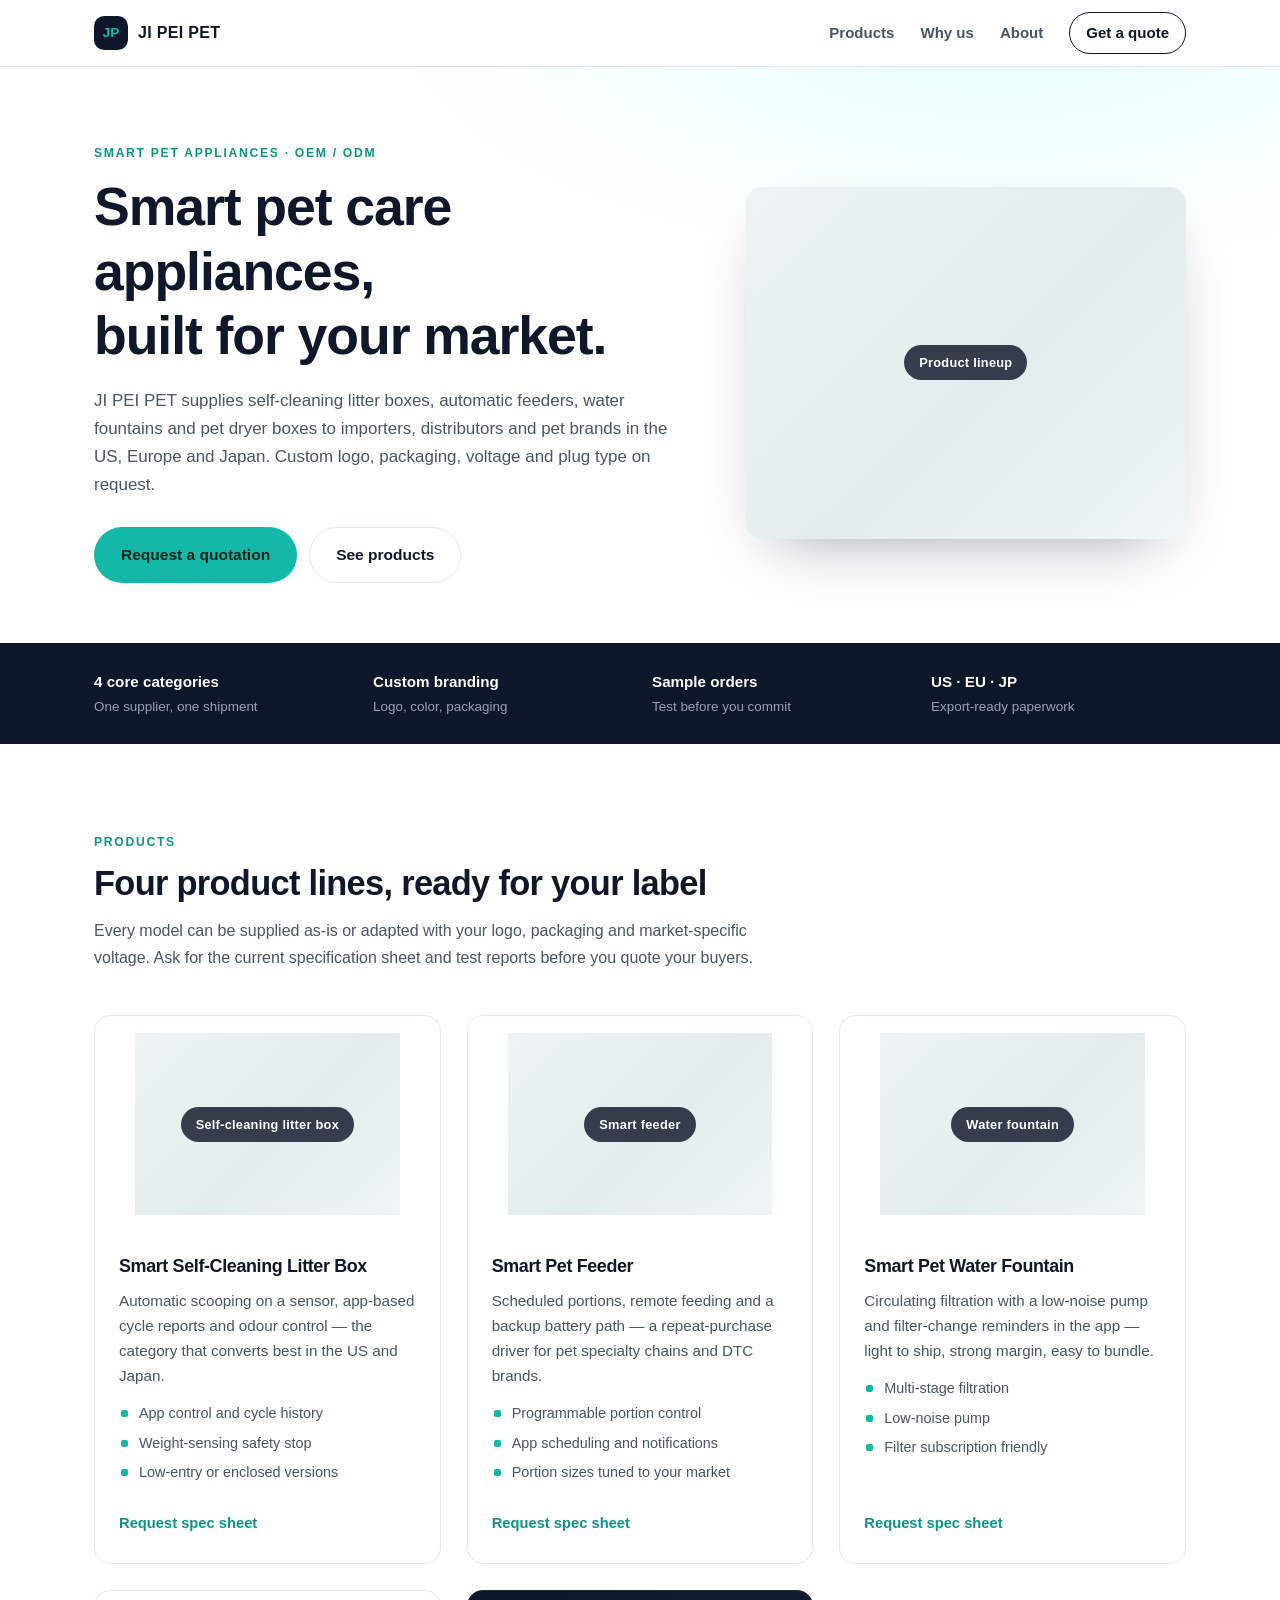
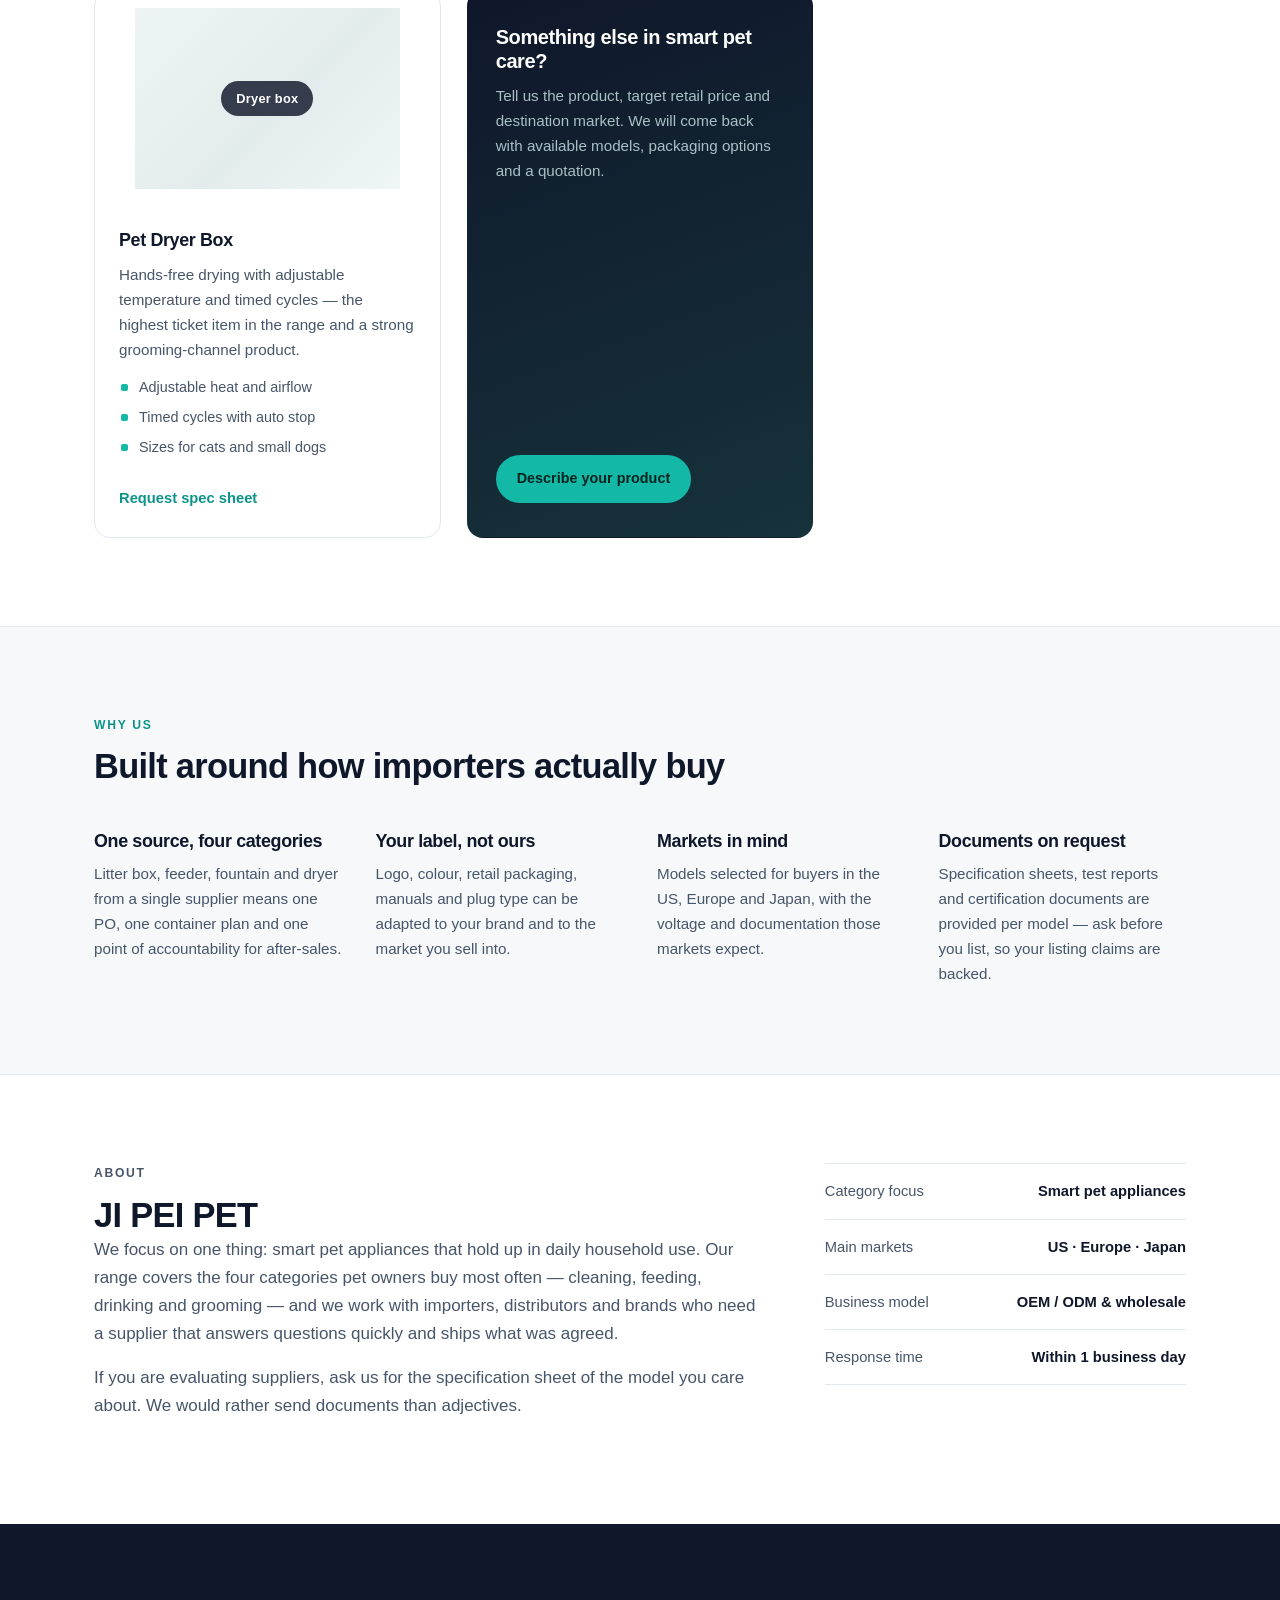
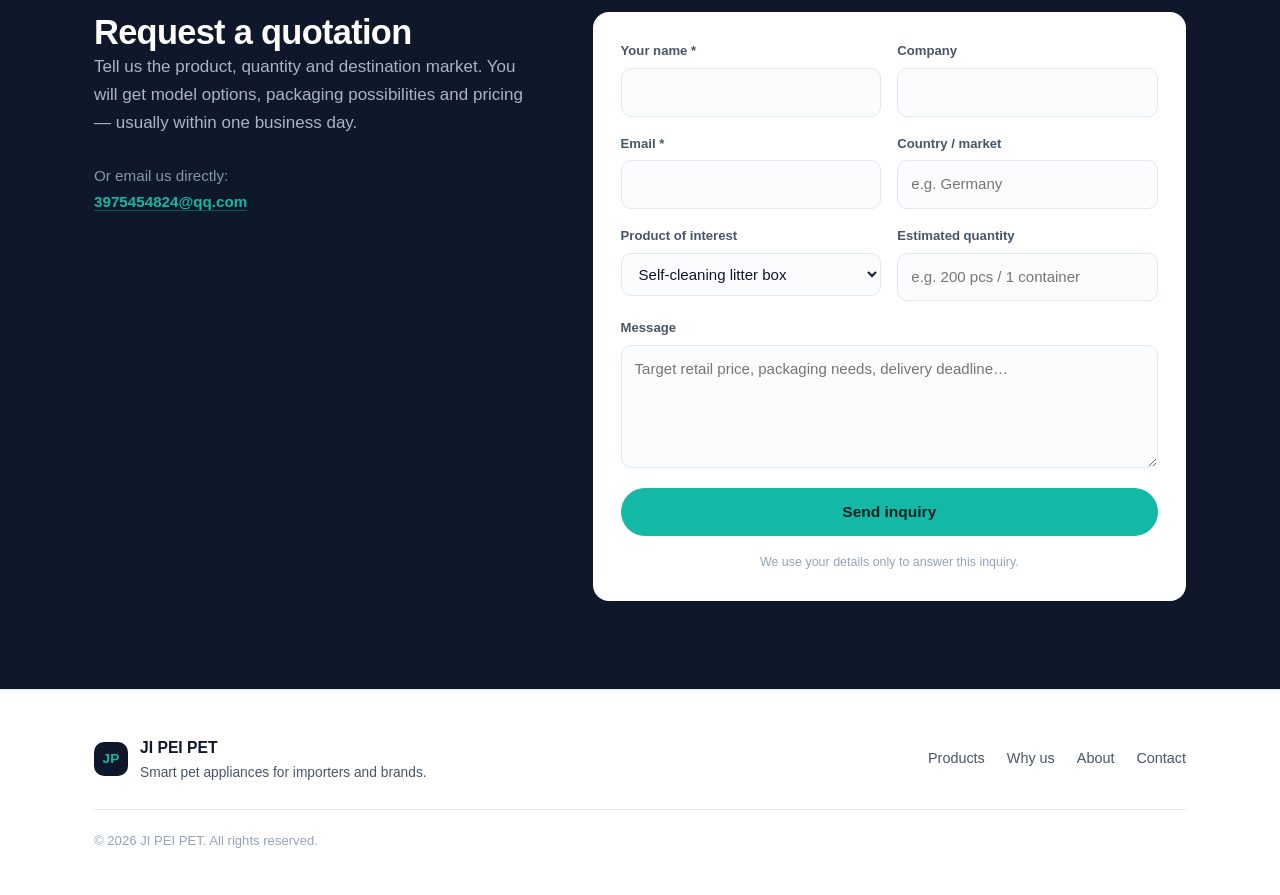
==== index.html @ 0a9987cb "Add files via upload" ====
<!DOCTYPE html>
<html lang="en">
<head>
<meta charset="utf-8">
<meta name="viewport" content="width=device-width, initial-scale=1">
<title>JI PEI PET | Smart Pet Appliances — Litter Boxes, Feeders, Fountains &amp; Dryers</title>
<meta name="description" content="JI PEI PET supplies smart pet appliances to importers and brands in the US, Europe and Japan: self-cleaning litter boxes, smart feeders, pet water fountains and pet dryer boxes. Custom logo, packaging and voltage on request.">
<link rel="canonical" href="https://jipeipet.github.io/">
<meta name="robots" content="index,follow">

<!-- Open Graph / social preview -->
<meta property="og:type" content="website">
<meta property="og:site_name" content="JI PEI PET">
<meta property="og:title" content="JI PEI PET | Smart Pet Appliances Supplier">
<meta property="og:description" content="Self-cleaning litter boxes, smart feeders, water fountains and dryer boxes for importers, distributors and brands.">
<meta property="og:url" content="https://jipeipet.github.io/">
<meta property="og:image" content="https://jipeipet.github.io/assets/og-cover.jpg">
<meta name="twitter:card" content="summary_large_image">

<link rel="icon" href="data:image/svg+xml,<svg xmlns='http://www.w3.org/2000/svg' viewBox='0 0 100 100'><rect width='100' height='100' rx='22' fill='%230f172a'/><text x='50' y='68' font-size='46' font-family='Helvetica,Arial' font-weight='bold' text-anchor='middle' fill='%2314b8a6'>JP</text></svg>">
<link rel="stylesheet" href="styles.css">

<script type="application/ld+json">
{
  "@context": "https://schema.org",
  "@type": "Organization",
  "name": "JI PEI PET",
  "url": "https://jipeipet.github.io/",
  "email": "3975454824@qq.com",
  "description": "Supplier of smart pet appliances: self-cleaning litter boxes, smart pet feeders, pet water fountains and pet dryer boxes.",
  "areaServed": ["US", "GB", "DE", "FR", "IT", "ES", "JP"],
  "knowsAbout": ["smart pet appliances", "self-cleaning litter box", "automatic pet feeder", "pet water fountain", "pet dryer box"]
}
</script>
</head>
<body>

<header class="site-header">
  <div class="wrap header-inner">
    <a class="brand" href="#top">
      <span class="brand-mark">JP</span>
      <span class="brand-text">JI PEI PET</span>
    </a>
    <nav class="nav">
      <a href="#products">Products</a>
      <a href="#why">Why us</a>
      <a href="#about">About</a>
      <a href="#contact" class="nav-cta">Get a quote</a>
    </nav>
  </div>
</header>

<main id="top">

  <!-- HERO -->
  <section class="hero">
    <div class="wrap hero-inner">
      <div class="hero-copy">
        <p class="eyebrow">Smart pet appliances · OEM / ODM</p>
        <h1>Smart pet care appliances,<br>built for your market.</h1>
        <p class="lead">
          JI PEI PET supplies self-cleaning litter boxes, automatic feeders, water fountains
          and pet dryer boxes to importers, distributors and pet brands in the US, Europe and Japan.
          Custom logo, packaging, voltage and plug type on request.
        </p>
        <div class="hero-actions">
          <a class="btn btn-primary" href="#contact">Request a quotation</a>
          <a class="btn btn-ghost" href="#products">See products</a>
        </div>
      </div>
      <div class="hero-media shot" aria-hidden="true">
        <img src="assets/hero.jpg" alt="Smart pet appliance lineup" onerror="this.closest('.shot').classList.add('noimg');this.remove()">
        <span class="shot-tag">Product lineup</span>
      </div>
    </div>
  </section>

  <!-- TRUST STRIP -->
  <section class="strip">
    <div class="wrap strip-inner">
      <div class="strip-item"><strong>4 core categories</strong><span>One supplier, one shipment</span></div>
      <div class="strip-item"><strong>Custom branding</strong><span>Logo, color, packaging</span></div>
      <div class="strip-item"><strong>Sample orders</strong><span>Test before you commit</span></div>
      <div class="strip-item"><strong>US · EU · JP</strong><span>Export-ready paperwork</span></div>
    </div>
  </section>

  <!-- PRODUCTS -->
  <section id="products" class="section">
    <div class="wrap">
      <header class="section-head">
        <p class="eyebrow">Products</p>
        <h2>Four product lines, ready for your label</h2>
        <p class="section-sub">
          Every model can be supplied as-is or adapted with your logo, packaging and market-specific
          voltage. Ask for the current specification sheet and test reports before you quote your buyers.
        </p>
      </header>

      <div class="grid">
        <article class="card">
          <figure class="shot">
            <img src="assets/litter-box.jpg" alt="Smart self-cleaning litter box" loading="lazy" onerror="this.closest('.shot').classList.add('noimg');this.remove()">
            <span class="shot-tag">Self-cleaning litter box</span>
          </figure>
          <div class="card-body">
            <h3>Smart Self-Cleaning Litter Box</h3>
            <p>Automatic scooping on a sensor, app-based cycle reports and odour control — the
              category that converts best in the US and Japan.</p>
            <ul class="ticks">
              <li>App control and cycle history</li>
              <li>Weight-sensing safety stop</li>
              <li>Low-entry or enclosed versions</li>
            </ul>
            <a class="card-link" href="#contact">Request spec sheet</a>
          </div>
        </article>

        <article class="card">
          <figure class="shot">
            <img src="assets/feeder.jpg" alt="Smart automatic pet feeder" loading="lazy" onerror="this.closest('.shot').classList.add('noimg');this.remove()">
            <span class="shot-tag">Smart feeder</span>
          </figure>
          <div class="card-body">
            <h3>Smart Pet Feeder</h3>
            <p>Scheduled portions, remote feeding and a backup battery path — a repeat-purchase
              driver for pet specialty chains and DTC brands.</p>
            <ul class="ticks">
              <li>Programmable portion control</li>
              <li>App scheduling and notifications</li>
              <li>Portion sizes tuned to your market</li>
            </ul>
            <a class="card-link" href="#contact">Request spec sheet</a>
          </div>
        </article>

        <article class="card">
          <figure class="shot">
            <img src="assets/fountain.jpg" alt="Smart pet water fountain" loading="lazy" onerror="this.closest('.shot').classList.add('noimg');this.remove()">
            <span class="shot-tag">Water fountain</span>
          </figure>
          <div class="card-body">
            <h3>Smart Pet Water Fountain</h3>
            <p>Circulating filtration with a low-noise pump and filter-change reminders in the app —
              light to ship, strong margin, easy to bundle.</p>
            <ul class="ticks">
              <li>Multi-stage filtration</li>
              <li>Low-noise pump</li>
              <li>Filter subscription friendly</li>
            </ul>
            <a class="card-link" href="#contact">Request spec sheet</a>
          </div>
        </article>

        <article class="card">
          <figure class="shot">
            <img src="assets/dryer.jpg" alt="Pet dryer box" loading="lazy" onerror="this.closest('.shot').classList.add('noimg');this.remove()">
            <span class="shot-tag">Dryer box</span>
          </figure>
          <div class="card-body">
            <h3>Pet Dryer Box</h3>
            <p>Hands-free drying with adjustable temperature and timed cycles — the highest
              ticket item in the range and a strong grooming-channel product.</p>
            <ul class="ticks">
              <li>Adjustable heat and airflow</li>
              <li>Timed cycles with auto stop</li>
              <li>Sizes for cats and small dogs</li>
            </ul>
            <a class="card-link" href="#contact">Request spec sheet</a>
          </div>
        </article>

        <article class="card card-oem">
          <div class="card-body">
            <h3>Something else in smart pet care?</h3>
            <p>Tell us the product, target retail price and destination market. We will come back
              with available models, packaging options and a quotation.</p>
            <a class="btn btn-primary btn-sm" href="#contact">Describe your product</a>
          </div>
        </article>
      </div>
    </div>
  </section>

  <!-- WHY US -->
  <section id="why" class="section section-alt">
    <div class="wrap">
      <header class="section-head">
        <p class="eyebrow">Why us</p>
        <h2>Built around how importers actually buy</h2>
      </header>
      <div class="cols">
        <div class="col">
          <h3>One source, four categories</h3>
          <p>Litter box, feeder, fountain and dryer from a single supplier means one PO, one
            container plan and one point of accountability for after-sales.</p>
        </div>
        <div class="col">
          <h3>Your label, not ours</h3>
          <p>Logo, colour, retail packaging, manuals and plug type can be adapted to your brand
            and to the market you sell into.</p>
        </div>
        <div class="col">
          <h3>Markets in mind</h3>
          <p>Models selected for buyers in the US, Europe and Japan, with the voltage and
            documentation those markets expect.</p>
        </div>
        <div class="col">
          <h3>Documents on request</h3>
          <p>Specification sheets, test reports and certification documents are provided per
            model — ask before you list, so your listing claims are backed.</p>
        </div>
      </div>
    </div>
  </section>

  <!-- ABOUT -->
  <section id="about" class="section">
    <div class="wrap about-inner">
      <div>
        <p class="eyebrow">About</p>
        <h2>JI PEI PET</h2>
        <p>
          We focus on one thing: smart pet appliances that hold up in daily household use.
          Our range covers the four categories pet owners buy most often — cleaning, feeding,
          drinking and grooming — and we work with importers, distributors and brands who need
          a supplier that answers questions quickly and ships what was agreed.
        </p>
        <p>
          If you are evaluating suppliers, ask us for the specification sheet of the model you
          care about. We would rather send documents than adjectives.
        </p>
      </div>
      <ul class="about-facts">
        <li><span>Category focus</span><strong>Smart pet appliances</strong></li>
        <li><span>Main markets</span><strong>US · Europe · Japan</strong></li>
        <li><span>Business model</span><strong>OEM / ODM &amp; wholesale</strong></li>
        <li><span>Response time</span><strong>Within 1 business day</strong></li>
      </ul>
    </div>
  </section>

  <!-- CONTACT -->
  <section id="contact" class="section section-dark">
    <div class="wrap contact-inner">
      <div class="contact-copy">
        <h2>Request a quotation</h2>
        <p>Tell us the product, quantity and destination market. You will get model options,
          packaging possibilities and pricing — usually within one business day.</p>
        <p class="contact-direct">
          Or email us directly:<br>
          <a href="mailto:3975454824@qq.com">3975454824@qq.com</a>
        </p>
      </div>

      <form class="quote-form" action="https://formsubmit.co/3975454824@qq.com" method="POST">
        <input type="hidden" name="_subject" value="New quote request from jipeipet website">
        <input type="hidden" name="_template" value="table">
        <input type="hidden" name="_captcha" value="false">
        <input type="hidden" name="_next" value="https://jipeipet.github.io/thanks.html">
        <input type="text" name="_honey" style="display:none" tabindex="-1" autocomplete="off">

        <div class="field">
          <label for="f-name">Your name *</label>
          <input id="f-name" name="name" required autocomplete="name">
        </div>
        <div class="field">
          <label for="f-company">Company</label>
          <input id="f-company" name="company" autocomplete="organization">
        </div>
        <div class="field">
          <label for="f-email">Email *</label>
          <input id="f-email" name="email" type="email" required autocomplete="email">
        </div>
        <div class="field">
          <label for="f-country">Country / market</label>
          <input id="f-country" name="country" placeholder="e.g. Germany">
        </div>
        <div class="field">
          <label for="f-product">Product of interest</label>
          <select id="f-product" name="product">
            <option>Self-cleaning litter box</option>
            <option>Smart pet feeder</option>
            <option>Pet water fountain</option>
            <option>Pet dryer box</option>
            <option>Other / multiple</option>
          </select>
        </div>
        <div class="field">
          <label for="f-qty">Estimated quantity</label>
          <input id="f-qty" name="quantity" placeholder="e.g. 200 pcs / 1 container">
        </div>
        <div class="field field-full">
          <label for="f-msg">Message</label>
          <textarea id="f-msg" name="message" rows="4" placeholder="Target retail price, packaging needs, delivery deadline…"></textarea>
        </div>
        <button class="btn btn-primary btn-full" type="submit">Send inquiry</button>
        <p class="form-note">We use your details only to answer this inquiry.</p>
      </form>
    </div>
  </section>

</main>

<footer class="site-footer">
  <div class="wrap footer-inner">
    <div class="footer-brand">
      <span class="brand-mark">JP</span>
      <div>
        <strong>JI PEI PET</strong>
        <p>Smart pet appliances for importers and brands.</p>
      </div>
    </div>
    <nav class="footer-nav">
      <a href="#products">Products</a>
      <a href="#why">Why us</a>
      <a href="#about">About</a>
      <a href="#contact">Contact</a>
    </nav>
    <p class="copy">© <span id="year">2026</span> JI PEI PET. All rights reserved.</p>
  </div>
</footer>

<script>
  document.getElementById('year').textContent = new Date().getFullYear();
</script>
</body>
</html>
---- styles.css ----
/* ============================================================
   JI PEI PET — site styles
   Single stylesheet, no external dependencies, no fonts to load.
   ============================================================ */

:root{
  --ink:#0f172a;
  --ink-soft:#475569;
  --line:#e2e8f0;
  --bg:#ffffff;
  --bg-soft:#f6f8fa;
  --accent:#14b8a6;
  --accent-dark:#0d9488;
  --radius:16px;
  --wrap:1140px;
}

*{box-sizing:border-box}

html{scroll-behavior:smooth}

body{
  margin:0;
  background:var(--bg);
  color:var(--ink);
  font-family:-apple-system,BlinkMacSystemFont,"Segoe UI",Roboto,"Helvetica Neue",Arial,"Noto Sans",sans-serif;
  font-size:17px;
  line-height:1.65;
  -webkit-font-smoothing:antialiased;
}

img{max-width:100%;display:block}

a{color:inherit;text-decoration:none}

h1,h2,h3{margin:0;line-height:1.2;letter-spacing:-0.02em}
h1{font-size:clamp(2rem,4.4vw,3.35rem);font-weight:800}
h2{font-size:clamp(1.5rem,2.8vw,2.15rem);font-weight:750}
h3{font-size:1.12rem;font-weight:700}

p{margin:0 0 1rem}

.wrap{width:100%;max-width:var(--wrap);margin:0 auto;padding:0 24px}

.eyebrow{
  font-size:.76rem;
  font-weight:700;
  letter-spacing:.14em;
  text-transform:uppercase;
  color:var(--accent-dark);
  margin:0 0 .7rem;
}

/* ---------- header ---------- */

.site-header{
  position:sticky;top:0;z-index:50;
  background:rgba(255,255,255,.88);
  backdrop-filter:saturate(180%) blur(12px);
  border-bottom:1px solid var(--line);
}
.header-inner{display:flex;align-items:center;justify-content:space-between;height:66px}

.brand{display:flex;align-items:center;gap:10px}
.brand-mark{
  display:grid;place-items:center;
  width:34px;height:34px;border-radius:10px;
  background:var(--ink);color:var(--accent);
  font-weight:800;font-size:.85rem;letter-spacing:.02em;
}
.brand-text{font-weight:800;letter-spacing:.02em;font-size:1rem}

.nav{display:flex;align-items:center;gap:26px;font-size:.94rem;font-weight:550}
.nav a{color:var(--ink-soft);transition:color .15s}
.nav a:hover{color:var(--ink)}
.nav-cta{
  color:var(--ink)!important;
  border:1.5px solid var(--ink);
  padding:8px 16px;border-radius:999px;
  font-weight:650;
}
.nav-cta:hover{background:var(--ink);color:#fff!important}

/* ---------- buttons ---------- */

.btn{
  display:inline-flex;align-items:center;justify-content:center;
  padding:14px 26px;border-radius:999px;
  font-weight:650;font-size:.97rem;
  border:1.5px solid transparent;
  cursor:pointer;transition:transform .15s,background .15s,color .15s,border-color .15s;
}
.btn:active{transform:translateY(1px)}
.btn-primary{background:var(--accent);color:#04231f}
.btn-primary:hover{background:var(--accent-dark);color:#fff}
.btn-ghost{border-color:var(--line);color:var(--ink)}
.btn-ghost:hover{border-color:var(--ink)}
.btn-sm{padding:11px 20px;font-size:.9rem}
.btn-full{width:100%}

/* ---------- hero ---------- */

.hero{padding:76px 0 60px;background:
  radial-gradient(900px 380px at 78% -10%,#e6fffb 0%,rgba(255,255,255,0) 70%),
  var(--bg);
}
.hero-inner{display:grid;grid-template-columns:1.15fr .85fr;gap:56px;align-items:center}

.hero h1{margin:0 0 20px}
.lead{font-size:1.06rem;color:var(--ink-soft);max-width:34em}

.hero-actions{display:flex;gap:12px;flex-wrap:wrap;margin-top:28px}

/* ---------- image placeholder slots ---------- */

.shot{
  position:relative;
  aspect-ratio:4/3;
  border-radius:var(--radius);
  overflow:hidden;
  background:
    linear-gradient(135deg,#eef4f4 0%,#e3ecec 55%,#eff6f5 100%);
  display:grid;place-items:center;
}
.shot img{
  position:absolute;inset:0;
  width:100%;height:100%;object-fit:cover;
}
.shot-tag{
  position:relative;z-index:1;
  padding:7px 15px;border-radius:999px;
  background:rgba(15,23,42,.82);color:#fff;
  font-size:.8rem;font-weight:600;letter-spacing:.02em;
  text-align:center;
}
.hero-media{aspect-ratio:5/4;box-shadow:0 24px 60px -30px rgba(15,23,42,.45)}

/* ---------- trust strip ---------- */

.strip{background:var(--ink);color:#fff}
.strip-inner{
  display:grid;grid-template-columns:repeat(4,1fr);gap:24px;
  padding:26px 24px;
}
.strip-item{display:flex;flex-direction:column;gap:2px}
.strip-item strong{font-size:.95rem;font-weight:700}
.strip-item span{font-size:.84rem;color:#94a3b8}

/* ---------- sections ---------- */

.section{padding:88px 0}
.section-alt{background:var(--bg-soft);border-top:1px solid var(--line);border-bottom:1px solid var(--line)}

.section-head{max-width:44rem;margin-bottom:44px}
.section-sub{color:var(--ink-soft);margin:14px 0 0;font-size:1rem}

/* ---------- product grid ---------- */

.grid{
  display:grid;
  grid-template-columns:repeat(auto-fit,minmax(290px,1fr));
  gap:26px;
}

.card{
  display:flex;flex-direction:column;
  background:var(--bg);
  border:1px solid var(--line);
  border-radius:var(--radius);
  overflow:hidden;
  transition:border-color .18s,box-shadow .18s,transform .18s;
}
.card:hover{
  border-color:#cbd5e1;
  box-shadow:0 18px 40px -28px rgba(15,23,42,.4);
  transform:translateY(-2px);
}
.card .shot{border-radius:0;aspect-ratio:16/11}
.card-body{padding:24px 24px 26px;display:flex;flex-direction:column;flex:1}
.card-body h3{margin-bottom:10px}
.card-body p{color:var(--ink-soft);font-size:.95rem;margin-bottom:14px}

.ticks{list-style:none;margin:0 0 20px;padding:0;font-size:.9rem;color:var(--ink-soft)}
.ticks li{position:relative;padding-left:20px;margin-bottom:6px}
.ticks li::before{
  content:"";position:absolute;left:2px;top:.55em;
  width:7px;height:7px;border-radius:2px;
  background:var(--accent);
}

.card-link{
  margin-top:auto;font-weight:650;font-size:.92rem;
  color:var(--accent-dark);
  border-bottom:1.5px solid transparent;
  align-self:flex-start;
}
.card-link:hover{border-bottom-color:var(--accent-dark)}

.card-oem{
  background:linear-gradient(160deg,#0f172a 0%,#16323a 100%);
  color:#fff;border-color:transparent;justify-content:center;
}
.card-oem h3{color:#fff;font-size:1.25rem}
.card-oem p{color:#a9c0c4}
.card-oem .card-body{padding:34px 28px}
.card-oem .btn{margin-top:auto;align-self:flex-start}

/* ---------- why us ---------- */

.cols{display:grid;grid-template-columns:repeat(auto-fit,minmax(240px,1fr));gap:34px}
.col h3{margin-bottom:8px}
.col p{color:var(--ink-soft);font-size:.95rem;margin:0}

/* ---------- about ---------- */

.about-inner{display:grid;grid-template-columns:1.3fr .7fr;gap:60px;align-items:start}
.about-inner p{color:var(--ink-soft)}

.about-facts{list-style:none;margin:0;padding:0;border-top:1px solid var(--line)}
.about-facts li{
  display:flex;justify-content:space-between;gap:16px;
  padding:15px 0;border-bottom:1px solid var(--line);
  font-size:.92rem;
}
.about-facts span{color:var(--ink-soft)}
.about-facts strong{font-weight:650;text-align:right}

/* ---------- contact ---------- */

.section-dark{background:var(--ink);color:#fff}
.section-dark .eyebrow{color:var(--accent)}
.contact-inner{display:grid;grid-template-columns:.85fr 1.15fr;gap:60px;align-items:start}
.contact-copy p{color:#a7b6c6}
.contact-direct{margin-top:26px;font-size:.95rem;color:#8496a9!important}
.contact-direct a{color:var(--accent);font-weight:650;border-bottom:1px solid rgba(20,184,166,.4)}
.contact-direct a:hover{border-bottom-color:var(--accent)}

.quote-form{
  background:#fff;color:var(--ink);
  border-radius:var(--radius);
  padding:28px;
  display:grid;grid-template-columns:1fr 1fr;gap:16px;
}
.field{display:flex;flex-direction:column;gap:6px}
.field-full{grid-column:1/-1}
.field label{font-size:.82rem;font-weight:650;color:var(--ink-soft)}
.field input,.field select,.field textarea{
  font:inherit;font-size:.94rem;
  padding:11px 13px;
  border:1px solid var(--line);border-radius:10px;
  background:#fbfcfd;color:var(--ink);
  width:100%;
}
.field textarea{resize:vertical;min-height:96px}
.field input:focus,.field select:focus,.field textarea:focus{
  outline:none;border-color:var(--accent);
  box-shadow:0 0 0 3px rgba(20,184,166,.16);
  background:#fff;
}
.quote-form .btn{grid-column:1/-1;margin-top:4px}
.form-note{grid-column:1/-1;margin:0;font-size:.78rem;color:#94a3b8;text-align:center}

/* ---------- footer ---------- */

.site-footer{border-top:1px solid var(--line);padding:44px 0}
.footer-inner{display:grid;grid-template-columns:1fr auto;gap:24px;align-items:center}
.footer-brand{display:flex;gap:12px;align-items:center}
.footer-brand strong{font-size:.98rem}
.footer-brand p{margin:0;font-size:.86rem;color:var(--ink-soft)}
.footer-nav{display:flex;gap:22px;font-size:.9rem;color:var(--ink-soft)}
.footer-nav a:hover{color:var(--ink)}
.copy{grid-column:1/-1;margin:0;font-size:.82rem;color:#94a3b8;border-top:1px solid var(--line);padding-top:20px}

/* ---------- simple inner page (thanks) ---------- */

.page-center{
  min-height:58vh;display:grid;place-items:center;text-align:center;
  padding:80px 24px;
}
.page-center h1{font-size:clamp(1.6rem,3vw,2.4rem);margin-bottom:14px}
.page-center p{color:var(--ink-soft);max-width:32em;margin:0 auto 26px}

/* ---------- responsive ---------- */

@media (max-width:900px){
  .hero{padding:56px 0 44px}
  .hero-inner,.about-inner,.contact-inner{grid-template-columns:1fr;gap:36px}
  .hero-media{order:-1;aspect-ratio:16/10}
  .strip-inner{grid-template-columns:1fr 1fr;gap:20px}
  .footer-inner{grid-template-columns:1fr}
  .section{padding:64px 0}
}

@media (max-width:620px){
  body{font-size:16px}
  .nav{gap:16px;font-size:.88rem}
  .nav a:not(.nav-cta){display:none}
  .quote-form{grid-template-columns:1fr;padding:22px}
  .about-facts li{flex-direction:column;gap:2px}
  .about-facts strong{text-align:left}
}
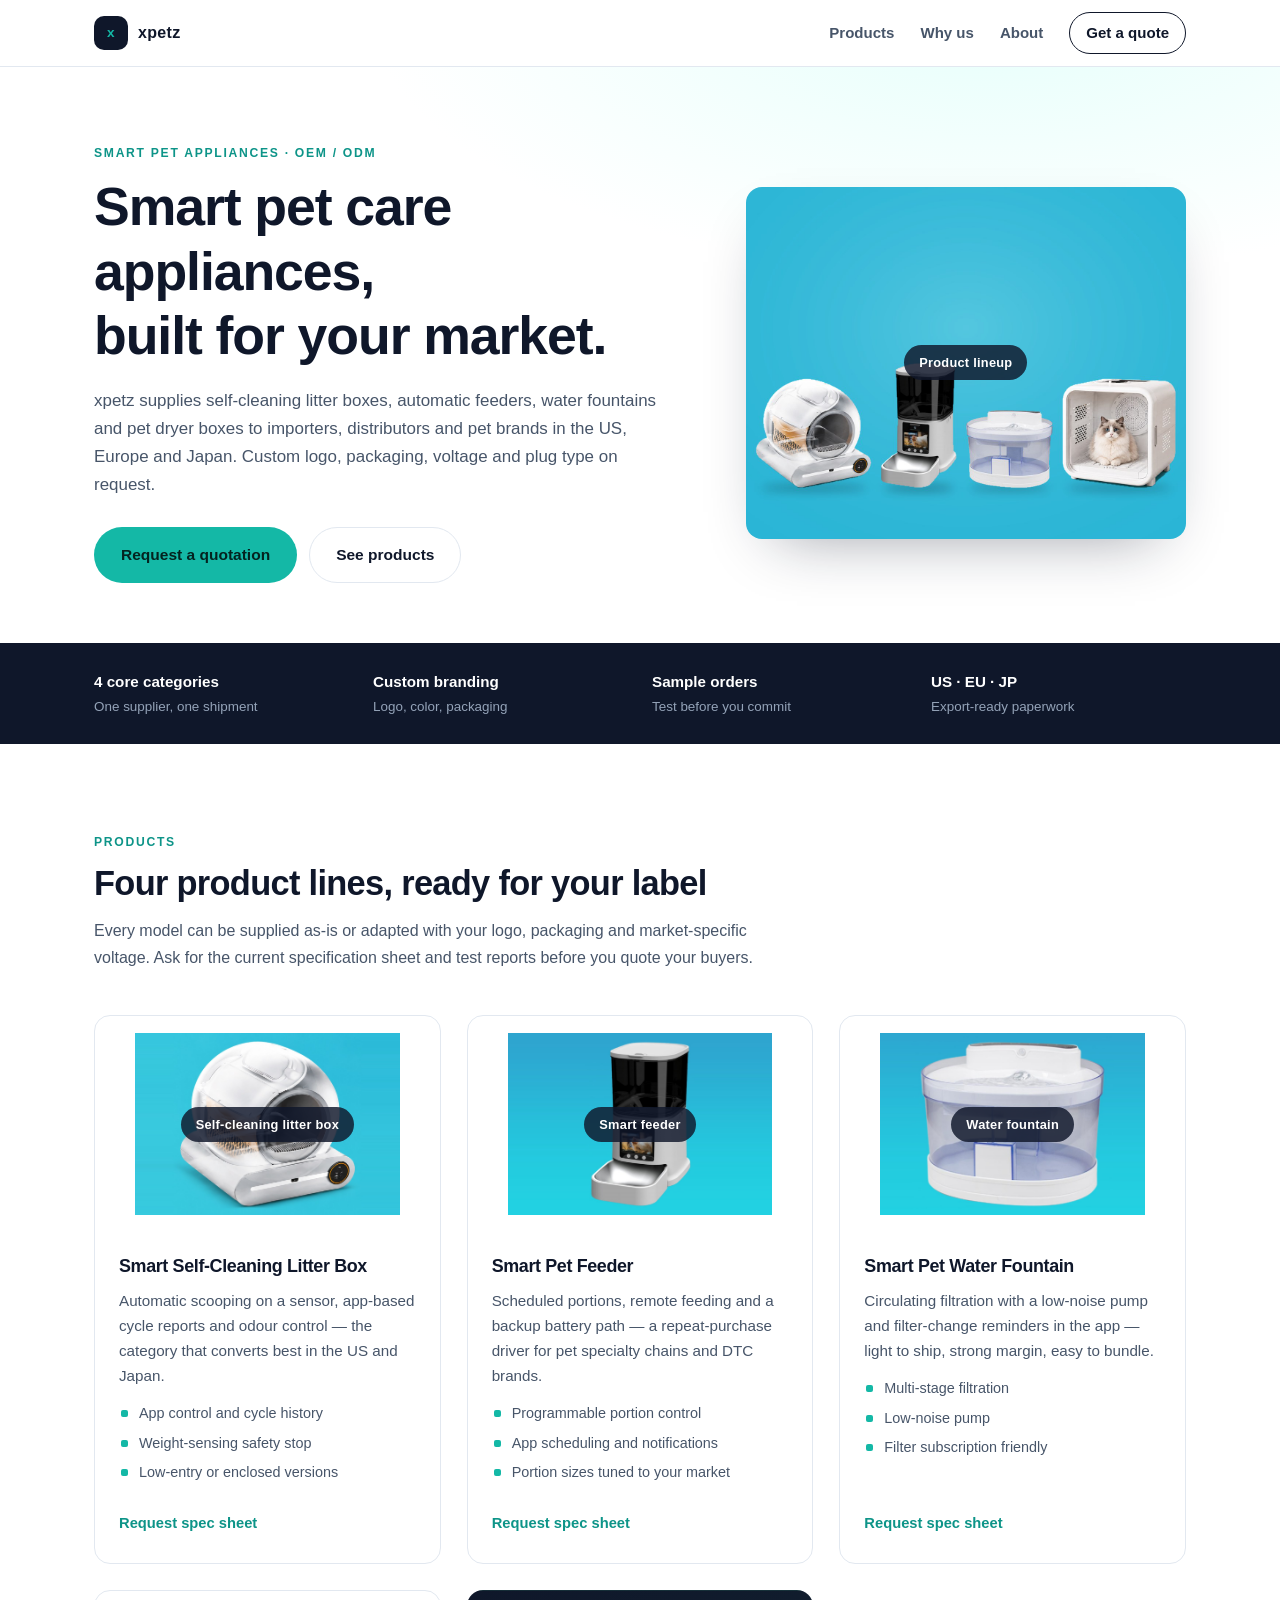
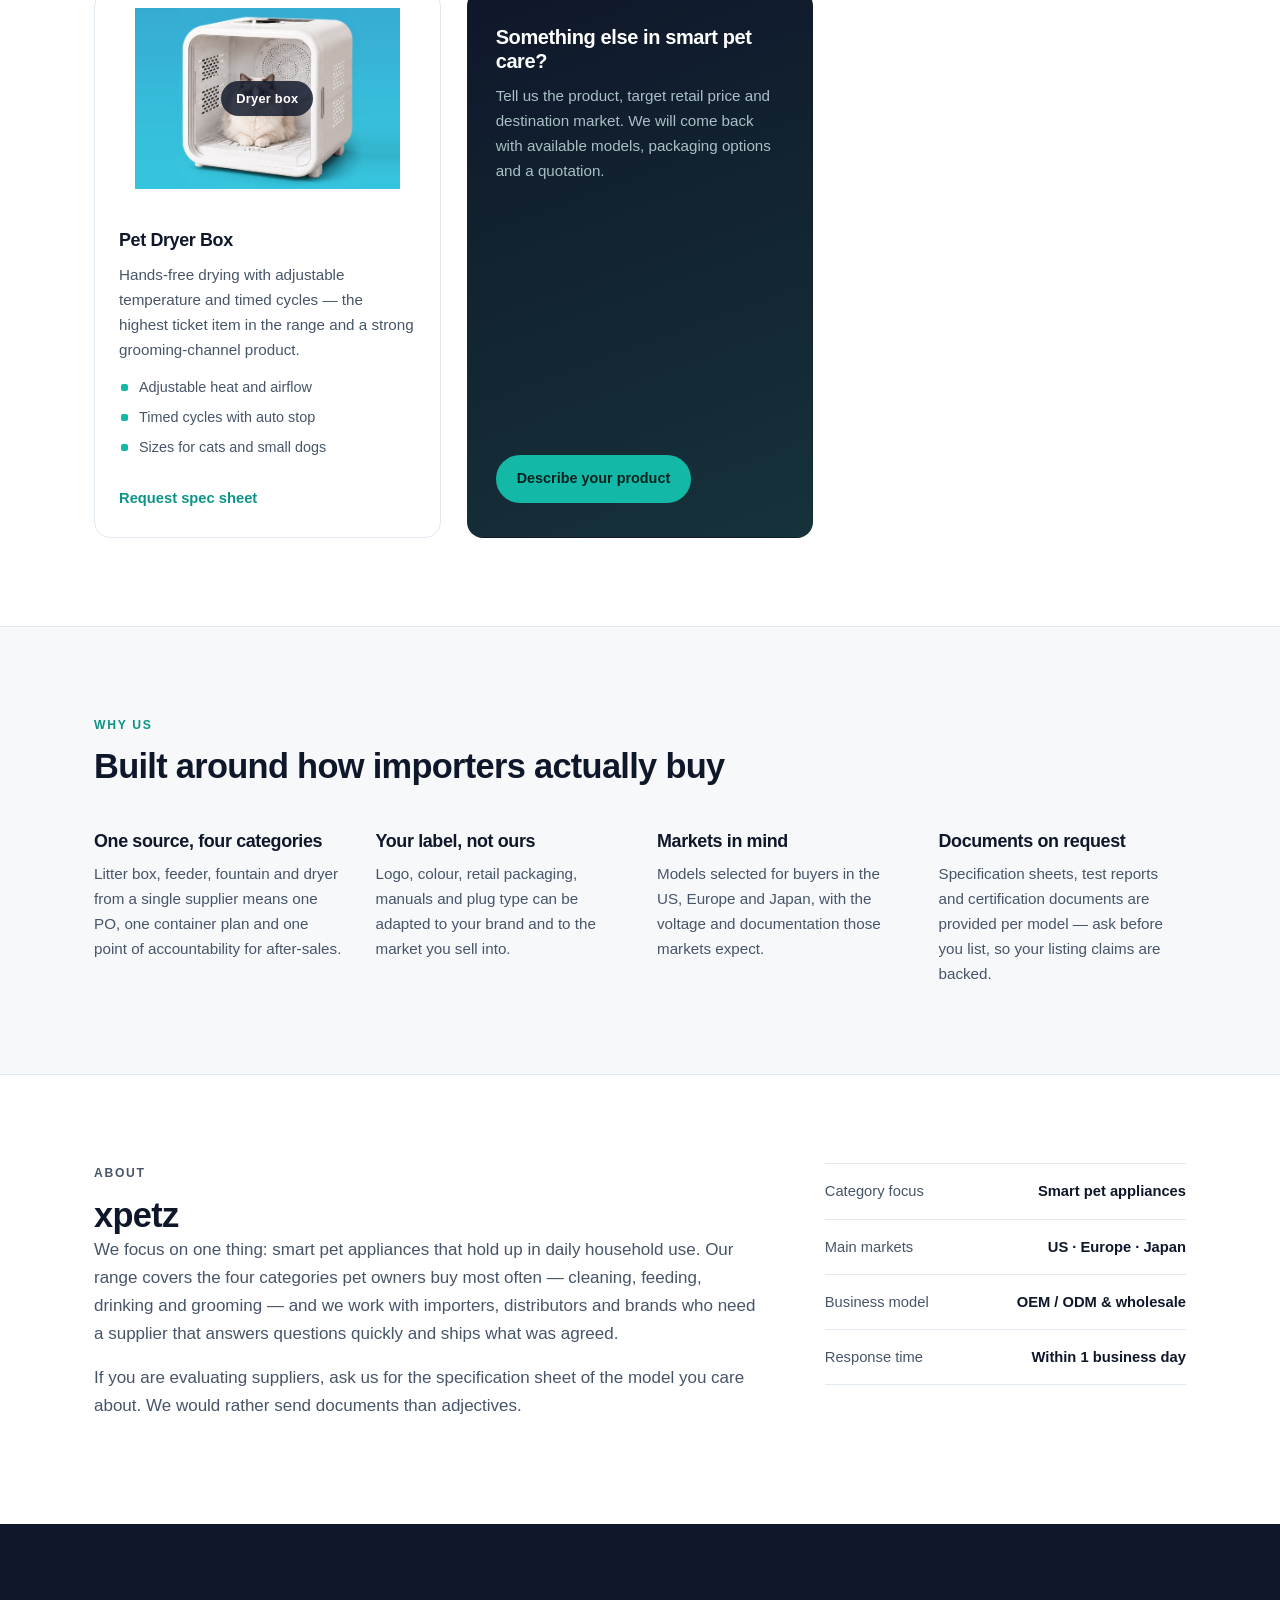
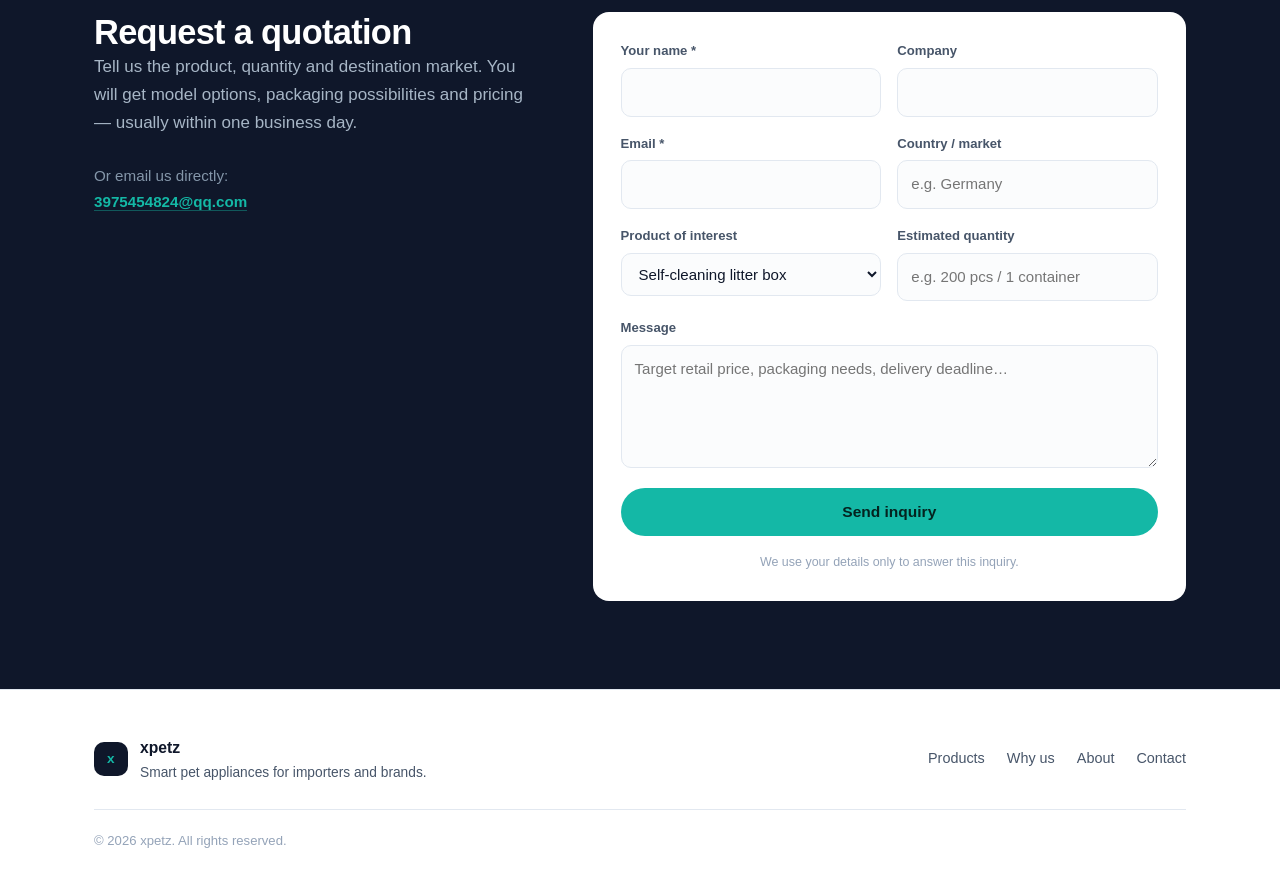
==== commit 8c72221f: "Add files via upload" ====
--- a/index.html
+++ b/index.html
@@ -3,29 +3,29 @@
 <head>
 <meta charset="utf-8">
 <meta name="viewport" content="width=device-width, initial-scale=1">
-<title>JI PEI PET | Smart Pet Appliances — Litter Boxes, Feeders, Fountains &amp; Dryers</title>
-<meta name="description" content="JI PEI PET supplies smart pet appliances to importers and brands in the US, Europe and Japan: self-cleaning litter boxes, smart feeders, pet water fountains and pet dryer boxes. Custom logo, packaging and voltage on request.">
-<link rel="canonical" href="https://jipeipet.github.io/">
+<title>xpetz | Smart Pet Appliances — Litter Boxes, Feeders, Fountains &amp; Dryers</title>
+<meta name="description" content="xpetz supplies smart pet appliances to importers and brands in the US, Europe and Japan: self-cleaning litter boxes, smart feeders, pet water fountains and pet dryer boxes. Custom logo, packaging and voltage on request.">
+<link rel="canonical" href="https://xpetz-pet.github.io/">
 <meta name="robots" content="index,follow">
 
 <!-- Open Graph / social preview -->
 <meta property="og:type" content="website">
-<meta property="og:site_name" content="JI PEI PET">
-<meta property="og:title" content="JI PEI PET | Smart Pet Appliances Supplier">
+<meta property="og:site_name" content="xpetz">
+<meta property="og:title" content="xpetz | Smart Pet Appliances Supplier">
 <meta property="og:description" content="Self-cleaning litter boxes, smart feeders, water fountains and dryer boxes for importers, distributors and brands.">
-<meta property="og:url" content="https://jipeipet.github.io/">
-<meta property="og:image" content="https://jipeipet.github.io/assets/og-cover.jpg">
+<meta property="og:url" content="https://xpetz-pet.github.io/">
+<meta property="og:image" content="https://xpetz-pet.github.io/og-cover.jpg">
 <meta name="twitter:card" content="summary_large_image">
 
-<link rel="icon" href="data:image/svg+xml,<svg xmlns='http://www.w3.org/2000/svg' viewBox='0 0 100 100'><rect width='100' height='100' rx='22' fill='%230f172a'/><text x='50' y='68' font-size='46' font-family='Helvetica,Arial' font-weight='bold' text-anchor='middle' fill='%2314b8a6'>JP</text></svg>">
+<link rel="icon" href="data:image/svg+xml,<svg xmlns='http://www.w3.org/2000/svg' viewBox='0 0 100 100'><rect width='100' height='100' rx='22' fill='%230f172a'/><text x='50' y='68' font-size='46' font-family='Helvetica,Arial' font-weight='bold' text-anchor='middle' fill='%2314b8a6'>x</text></svg>">
 <link rel="stylesheet" href="styles.css">
 
 <script type="application/ld+json">
 {
   "@context": "https://schema.org",
   "@type": "Organization",
-  "name": "JI PEI PET",
-  "url": "https://jipeipet.github.io/",
+  "name": "xpetz",
+  "url": "https://xpetz-pet.github.io/",
   "email": "3975454824@qq.com",
   "description": "Supplier of smart pet appliances: self-cleaning litter boxes, smart pet feeders, pet water fountains and pet dryer boxes.",
   "areaServed": ["US", "GB", "DE", "FR", "IT", "ES", "JP"],
@@ -38,8 +38,8 @@
 <header class="site-header">
   <div class="wrap header-inner">
     <a class="brand" href="#top">
-      <span class="brand-mark">JP</span>
-      <span class="brand-text">JI PEI PET</span>
+      <span class="brand-mark">x</span>
+      <span class="brand-text">xpetz</span>
     </a>
     <nav class="nav">
       <a href="#products">Products</a>
@@ -59,7 +59,7 @@
         <p class="eyebrow">Smart pet appliances · OEM / ODM</p>
         <h1>Smart pet care appliances,<br>built for your market.</h1>
         <p class="lead">
-          JI PEI PET supplies self-cleaning litter boxes, automatic feeders, water fountains
+          xpetz supplies self-cleaning litter boxes, automatic feeders, water fountains
           and pet dryer boxes to importers, distributors and pet brands in the US, Europe and Japan.
           Custom logo, packaging, voltage and plug type on request.
         </p>
@@ -69,7 +69,7 @@
         </div>
       </div>
       <div class="hero-media shot" aria-hidden="true">
-        <img src="assets/hero.jpg" alt="Smart pet appliance lineup" onerror="this.closest('.shot').classList.add('noimg');this.remove()">
+        <img src="hero.jpg" alt="Smart pet appliance lineup" onerror="this.closest('.shot').classList.add('noimg');this.remove()">
         <span class="shot-tag">Product lineup</span>
       </div>
     </div>
@@ -100,7 +100,7 @@
       <div class="grid">
         <article class="card">
           <figure class="shot">
-            <img src="assets/litter-box.jpg" alt="Smart self-cleaning litter box" loading="lazy" onerror="this.closest('.shot').classList.add('noimg');this.remove()">
+            <img src="litter-box.jpg" alt="Smart self-cleaning litter box" loading="lazy" onerror="this.closest('.shot').classList.add('noimg');this.remove()">
             <span class="shot-tag">Self-cleaning litter box</span>
           </figure>
           <div class="card-body">
@@ -118,7 +118,7 @@
 
         <article class="card">
           <figure class="shot">
-            <img src="assets/feeder.jpg" alt="Smart automatic pet feeder" loading="lazy" onerror="this.closest('.shot').classList.add('noimg');this.remove()">
+            <img src="feeder.jpg" alt="Smart automatic pet feeder" loading="lazy" onerror="this.closest('.shot').classList.add('noimg');this.remove()">
             <span class="shot-tag">Smart feeder</span>
           </figure>
           <div class="card-body">
@@ -136,7 +136,7 @@
 
         <article class="card">
           <figure class="shot">
-            <img src="assets/fountain.jpg" alt="Smart pet water fountain" loading="lazy" onerror="this.closest('.shot').classList.add('noimg');this.remove()">
+            <img src="fountain.jpg" alt="Smart pet water fountain" loading="lazy" onerror="this.closest('.shot').classList.add('noimg');this.remove()">
             <span class="shot-tag">Water fountain</span>
           </figure>
           <div class="card-body">
@@ -154,7 +154,7 @@
 
         <article class="card">
           <figure class="shot">
-            <img src="assets/dryer.jpg" alt="Pet dryer box" loading="lazy" onerror="this.closest('.shot').classList.add('noimg');this.remove()">
+            <img src="dryer.jpg" alt="Pet dryer box" loading="lazy" onerror="this.closest('.shot').classList.add('noimg');this.remove()">
             <span class="shot-tag">Dryer box</span>
           </figure>
           <div class="card-body">
@@ -219,7 +219,7 @@
     <div class="wrap about-inner">
       <div>
         <p class="eyebrow">About</p>
-        <h2>JI PEI PET</h2>
+        <h2>xpetz</h2>
         <p>
           We focus on one thing: smart pet appliances that hold up in daily household use.
           Our range covers the four categories pet owners buy most often — cleaning, feeding,
@@ -254,10 +254,10 @@
       </div>
 
       <form class="quote-form" action="https://formsubmit.co/3975454824@qq.com" method="POST">
-        <input type="hidden" name="_subject" value="New quote request from jipeipet website">
+        <input type="hidden" name="_subject" value="New quote request from xpetz website">
         <input type="hidden" name="_template" value="table">
         <input type="hidden" name="_captcha" value="false">
-        <input type="hidden" name="_next" value="https://jipeipet.github.io/thanks.html">
+        <input type="hidden" name="_next" value="https://xpetz-pet.github.io/thanks.html">
         <input type="text" name="_honey" style="display:none" tabindex="-1" autocomplete="off">
 
         <div class="field">
@@ -305,9 +305,9 @@
 <footer class="site-footer">
   <div class="wrap footer-inner">
     <div class="footer-brand">
-      <span class="brand-mark">JP</span>
+      <span class="brand-mark">x</span>
       <div>
-        <strong>JI PEI PET</strong>
+        <strong>xpetz</strong>
         <p>Smart pet appliances for importers and brands.</p>
       </div>
     </div>
@@ -317,7 +317,7 @@
       <a href="#about">About</a>
       <a href="#contact">Contact</a>
     </nav>
-    <p class="copy">© <span id="year">2026</span> JI PEI PET. All rights reserved.</p>
+    <p class="copy">© <span id="year">2026</span> xpetz. All rights reserved.</p>
   </div>
 </footer>
 
